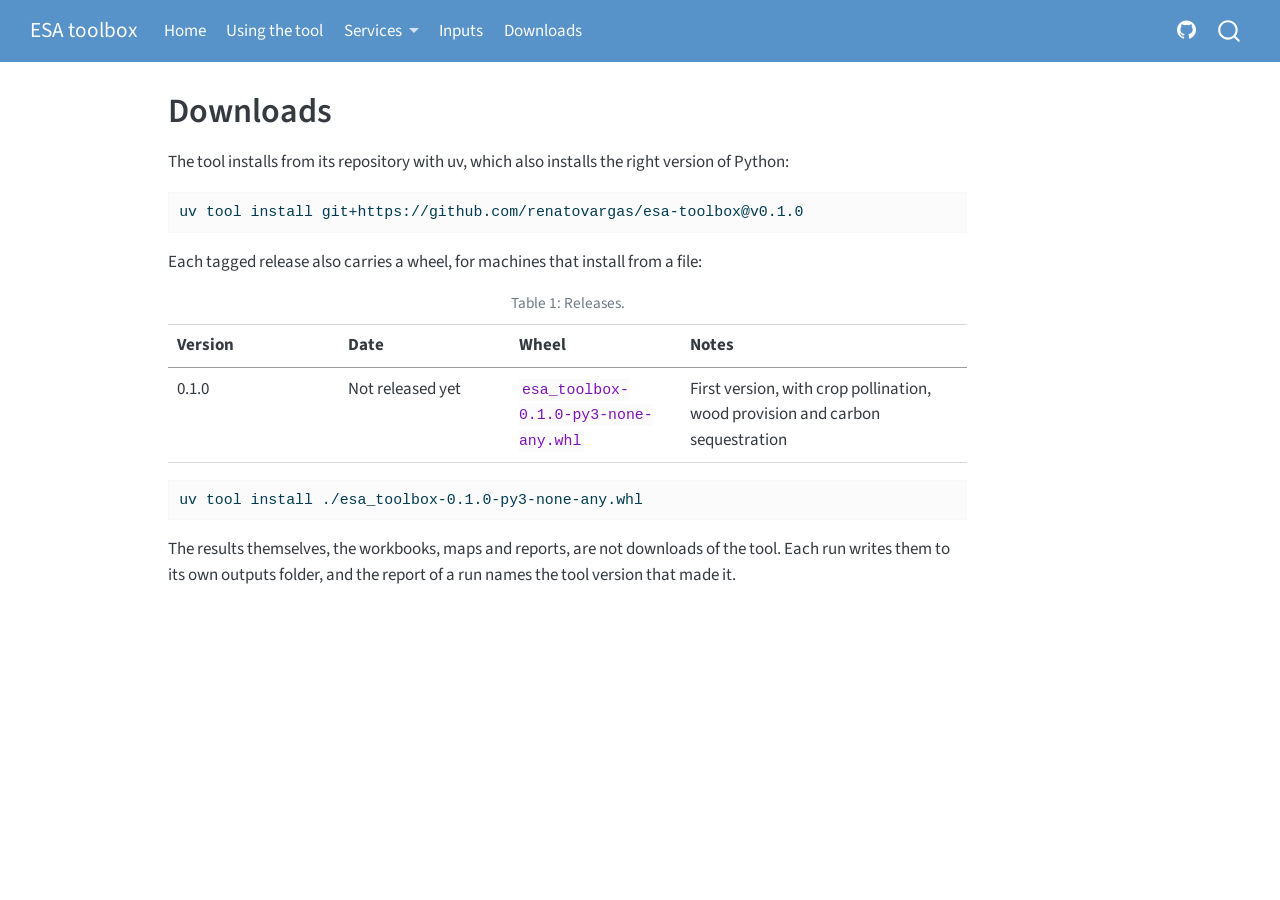
==== docs/site/downloads.html @ bff297ed "ESA toolbox 0.1.0: crop pollination, wood provision and carbon sequestration accounts of the EU27" ====
<!DOCTYPE html>
<html xmlns="http://www.w3.org/1999/xhtml" lang="en" xml:lang="en"><head>

<meta charset="utf-8">
<meta name="generator" content="quarto-1.10.18">

<meta name="viewport" content="width=device-width, initial-scale=1.0, user-scalable=yes">


<title>Downloads – ESA toolbox</title>
<style>
/* Default styles provided by pandoc.
** See https://pandoc.org/MANUAL.html#variables-for-html for config info.
*/
span.smallcaps{font-variant: small-caps;}
div.columns{display: flex; gap: 1.5em;}
div.column{flex: auto;}
@media screen {
div.columns{gap: min(4vw, 1.5em);}
div.column{overflow-x: auto;}
}
div.hanging-indent{margin-left: 1.5em; text-indent: -1.5em;}
ul.task-list{list-style: none;}
ul.task-list li input[type="checkbox"] {
  width: 0.8em;
  margin: 0 0.8em 0.2em -1em; /* quarto-specific, see https://github.com/quarto-dev/quarto-cli/issues/4556 */ 
  vertical-align: middle;
}
/* CSS for syntax highlighting */
html { -webkit-text-size-adjust: 100%; }
pre > code.sourceCode { white-space: pre; position: relative; }
pre > code.sourceCode > span { display: inline-block; line-height: 1.25; }
pre > code.sourceCode > span:empty { height: 1.2em; }
.sourceCode { overflow: visible; }
code.sourceCode > span { color: inherit; text-decoration: inherit; }
div.sourceCode { margin: 1em 0; }
pre.sourceCode { margin: 0; }
@media screen {
div.sourceCode { overflow: auto; }
}
@media print {
pre > code.sourceCode { white-space: pre-wrap; }
pre > code.sourceCode > span { text-indent: -5em; padding-left: 5em; }
}
pre.numberSource code
  { counter-reset: source-line 0; }
pre.numberSource code > span
  { position: relative; left: -4em; counter-increment: source-line; }
pre.numberSource code > span > a:first-child::before
  { content: counter(source-line);
    position: relative; left: -1em; text-align: right; vertical-align: baseline;
    border: none; display: inline-block;
    -webkit-touch-callout: none; -webkit-user-select: none;
    -khtml-user-select: none; -moz-user-select: none;
    -ms-user-select: none; user-select: none;
    padding: 0 4px; width: 4em;
  }
pre.numberSource { margin-left: 3em;  padding-left: 4px; }
div.sourceCode
  {   }
@media screen {
pre > code.sourceCode > span > a:first-child::before { text-decoration: underline; }
}
</style>


<script src="../site_libs/quarto-nav/quarto-nav.js"></script>
<script src="../site_libs/quarto-nav/headroom.min.js"></script>
<script src="../site_libs/clipboard/clipboard.min.js"></script>
<script src="../site_libs/quarto-search/autocomplete.umd.js"></script>
<script src="../site_libs/quarto-search/fuse.min.js"></script>
<script src="../site_libs/quarto-search/quarto-search.js"></script>
<meta name="quarto:offset" content="../">
<script src="../site_libs/quarto-html/quarto.js" type="module"></script>
<script src="../site_libs/quarto-html/tabsets/tabsets.js" type="module"></script>
<script src="../site_libs/quarto-html/popper.min.js"></script>
<script src="../site_libs/quarto-html/tippy.umd.min.js"></script>
<script src="../site_libs/quarto-html/anchor.min.js"></script>
<link href="../site_libs/quarto-html/tippy.css" rel="stylesheet">
<link href="../site_libs/quarto-html/quarto-syntax-highlighting-64a204ab8560d761af7679ceaba22944.css" rel="stylesheet" id="quarto-text-highlighting-styles">
<script src="../site_libs/bootstrap/bootstrap.min.js"></script>
<link href="../site_libs/bootstrap/bootstrap-icons.css" rel="stylesheet">
<link href="../site_libs/bootstrap/bootstrap-3f84763c4d936fb7d3a98aa829dff287.min.css" rel="stylesheet" append-hash="true" id="quarto-bootstrap" data-mode="light">
<script id="quarto-search-options" type="application/json">{
  "location": "navbar",
  "copy-button": false,
  "collapse-after": 3,
  "panel-placement": "end",
  "type": "overlay",
  "limit": 50,
  "keyboard-shortcut": [
    "f",
    "/",
    "s"
  ],
  "show-item-context": false,
  "language": {
    "search-no-results-text": "No results",
    "search-matching-documents-text": "matching documents",
    "search-copy-link-title": "Copy link to search",
    "search-hide-matches-text": "Hide additional matches",
    "search-more-match-text": "more match in this document",
    "search-more-matches-text": "more matches in this document",
    "search-clear-button-title": "Clear",
    "search-text-placeholder": "",
    "search-detached-cancel-button-title": "Cancel",
    "search-submit-button-title": "Submit",
    "search-label": "Search"
  }
}</script>


</head>

<body class="nav-fixed quarto-light">

<div id="quarto-search-results"></div>
  <header id="quarto-header" class="headroom fixed-top">
    <nav class="navbar navbar-expand-lg " data-bs-theme="dark">
      <div class="navbar-container container-fluid">
      <div class="navbar-brand-container mx-auto">
    <a class="navbar-brand" href="../index.html">
    <span class="navbar-title">ESA toolbox</span>
    </a>
  </div>
            <div id="quarto-search" class="" title="Search"></div>
          <button class="navbar-toggler" type="button" data-bs-toggle="collapse" data-bs-target="#navbarCollapse" aria-controls="navbarCollapse" role="menu" aria-expanded="false" aria-label="Toggle navigation" onclick="if (window.quartoToggleHeadroom) { window.quartoToggleHeadroom(); }">
  <span class="navbar-toggler-icon"></span>
</button>
          <div class="collapse navbar-collapse" id="navbarCollapse">
            <ul class="navbar-nav navbar-nav-scroll me-auto">
  <li class="nav-item">
    <a class="nav-link" href="../index.html"> 
<span class="menu-text">Home</span></a>
  </li>  
  <li class="nav-item">
    <a class="nav-link" href="../site/usage.html"> 
<span class="menu-text">Using the tool</span></a>
  </li>  
  <li class="nav-item dropdown ">
    <a class="nav-link dropdown-toggle" href="#" id="nav-menu-services" role="link" data-bs-toggle="dropdown" aria-expanded="false">
 <span class="menu-text">Services</span>
    </a>
    <ul class="dropdown-menu" aria-labelledby="nav-menu-services">    
        <li>
    <a class="dropdown-item" href="../site/services/pollination.html">
 <span class="dropdown-text">Crop pollination</span></a>
  </li>  
        <li>
    <a class="dropdown-item" href="../site/services/wood.html">
 <span class="dropdown-text">Wood provision</span></a>
  </li>  
        <li>
    <a class="dropdown-item" href="../site/services/carbon.html">
 <span class="dropdown-text">Carbon sequestration</span></a>
  </li>  
    </ul>
  </li>
  <li class="nav-item">
    <a class="nav-link" href="../site/inputs.html"> 
<span class="menu-text">Inputs</span></a>
  </li>  
  <li class="nav-item">
    <a class="nav-link active" href="../site/downloads.html" aria-current="page"> 
<span class="menu-text">Downloads</span></a>
  </li>  
</ul>
            <ul class="navbar-nav navbar-nav-scroll ms-auto">
  <li class="nav-item compact">
    <a class="nav-link" href="https://github.com/renatovargas/esa-toolbox"> <i class="bi bi-github" role="img">
</i> 
<span class="menu-text"></span></a>
  </li>  
</ul>
          </div> <!-- /navcollapse -->
            <div class="quarto-navbar-tools">
</div>
      </div> <!-- /container-fluid -->
    </nav>
</header>
<!-- content -->
<div id="quarto-content" class="quarto-container page-columns page-rows-contents page-layout-article page-navbar">
<!-- sidebar -->
<!-- margin-sidebar -->
    <div id="quarto-margin-sidebar" class="sidebar margin-sidebar zindex-bottom">
        
    </div>
<!-- main -->
<main class="content" id="quarto-document-content">

<header id="title-block-header" class="quarto-title-block default">
<div class="quarto-title">
<h1 class="title">Downloads</h1>
</div>



<div class="quarto-title-meta">

    
  
    
  </div>
  


</header>


<p>The tool installs from its repository with uv, which also installs the right version of Python:</p>
<div class="code-copy-outer-scaffold"><div class="sourceCode" id="cb1"><pre class="sourceCode bash code-with-copy"><code class="sourceCode bash"><span id="cb1-1"><a href="#cb1-1" aria-hidden="true" tabindex="-1"></a><span class="ex">uv</span> tool install git+https://github.com/renatovargas/esa-toolbox@v0.1.0</span></code></pre></div><button title="Copy to Clipboard" class="code-copy-button"><i class="bi"></i></button></div>
<p>Each tagged release also carries a wheel, for machines that install from a file:</p>
<div id="tbl-releases" class="quarto-float quarto-figure quarto-figure-center anchored">
<figure class="quarto-float quarto-float-tbl figure">
<figcaption class="quarto-float-caption-top quarto-float-caption quarto-float-tbl" id="tbl-releases-caption-0ceaefa1-69ba-4598-a22c-09a6ac19f8ca">
Table&nbsp;1: Releases.
</figcaption>
<div aria-describedby="tbl-releases-caption-0ceaefa1-69ba-4598-a22c-09a6ac19f8ca">
<table class="caption-top table">
<colgroup>
<col style="width: 21%">
<col style="width: 21%">
<col style="width: 21%">
<col style="width: 35%">
</colgroup>
<thead>
<tr class="header">
<th style="text-align: left;">Version</th>
<th style="text-align: left;">Date</th>
<th style="text-align: left;">Wheel</th>
<th style="text-align: left;">Notes</th>
</tr>
</thead>
<tbody>
<tr class="odd">
<td style="text-align: left;">0.1.0</td>
<td style="text-align: left;">Not released yet</td>
<td style="text-align: left;"><code>esa_toolbox-0.1.0-py3-none-any.whl</code></td>
<td style="text-align: left;">First version, with crop pollination, wood provision and carbon sequestration</td>
</tr>
</tbody>
</table>
</div>
</figure>
</div>
<div class="code-copy-outer-scaffold"><div class="sourceCode" id="cb2"><pre class="sourceCode bash code-with-copy"><code class="sourceCode bash"><span id="cb2-1"><a href="#cb2-1" aria-hidden="true" tabindex="-1"></a><span class="ex">uv</span> tool install ./esa_toolbox-0.1.0-py3-none-any.whl</span></code></pre></div><button title="Copy to Clipboard" class="code-copy-button"><i class="bi"></i></button></div>
<p>The results themselves, the workbooks, maps and reports, are not downloads of the tool. Each run writes them to its own outputs folder, and the report of a run names the tool version that made it.</p>



</main> <!-- /main -->
<script id="quarto-html-after-body" type="application/javascript">
  window.document.addEventListener("DOMContentLoaded", function (event) {
    const icon = "";
    const anchorJS = new window.AnchorJS();
    anchorJS.options = {
      placement: 'right',
      icon: icon
    };
    anchorJS.add('.anchored');
    const isCodeAnnotation = (el) => {
      for (const clz of el.classList) {
        if (clz.startsWith('code-annotation-')) {                     
          return true;
        }
      }
      return false;
    }
    const onCopySuccess = function(e) {
      // button target
      const button = e.trigger;
      // don't keep focus
      button.blur();
      // flash "checked"
      button.classList.add('code-copy-button-checked');
      var currentTitle = button.getAttribute("title");
      button.setAttribute("title", "Copied!");
      let tooltip;
      if (window.bootstrap) {
        button.setAttribute("data-bs-toggle", "tooltip");
        button.setAttribute("data-bs-placement", "left");
        button.setAttribute("data-bs-title", "Copied!");
        tooltip = new bootstrap.Tooltip(button, 
          { trigger: "manual", 
            customClass: "code-copy-button-tooltip",
            offset: [0, -8]});
        tooltip.show();    
      }
      setTimeout(function() {
        if (tooltip) {
          tooltip.hide();
          button.removeAttribute("data-bs-title");
          button.removeAttribute("data-bs-toggle");
          button.removeAttribute("data-bs-placement");
        }
        button.setAttribute("title", currentTitle);
        button.classList.remove('code-copy-button-checked');
      }, 1000);
      // clear code selection
      e.clearSelection();
    }
    const getTextToCopy = function(trigger) {
      const outerScaffold = trigger.parentElement.cloneNode(true);
      const codeEl = outerScaffold.querySelector('code');
      for (const childEl of codeEl.children) {
        if (isCodeAnnotation(childEl)) {
          childEl.remove();
        }
      }
      return codeEl.innerText;
    }
    const clipboard = new window.ClipboardJS('.code-copy-button:not([data-in-quarto-modal])', {
      text: getTextToCopy
    });
    clipboard.on('success', onCopySuccess);
    if (window.document.getElementById('quarto-embedded-source-code-modal')) {
      const clipboardModal = new window.ClipboardJS('.code-copy-button[data-in-quarto-modal]', {
        text: getTextToCopy,
        container: window.document.getElementById('quarto-embedded-source-code-modal')
      });
      clipboardModal.on('success', onCopySuccess);
    }
      var localhostRegex = new RegExp(/^(?:http|https):\/\/localhost\:?[0-9]*\//);
      var mailtoRegex = new RegExp(/^mailto:/);
        var filterRegex = new RegExp('/' + window.location.host + '/');
      var isInternal = (href) => {
          return filterRegex.test(href) || localhostRegex.test(href) || mailtoRegex.test(href);
      }
      // Inspect non-navigation links and adorn them if external
     var links = window.document.querySelectorAll('a[href]:not(.nav-link):not(.navbar-brand):not(.toc-action):not(.sidebar-link):not(.sidebar-item-toggle):not(.pagination-link):not(.no-external):not([aria-hidden]):not(.dropdown-item):not(.quarto-navigation-tool):not(.about-link)');
      for (var i=0; i<links.length; i++) {
        const link = links[i];
        if (!isInternal(link.href)) {
          // undo the damage that might have been done by quarto-nav.js in the case of
          // links that we want to consider external
          if (link.dataset.originalHref !== undefined) {
            link.href = link.dataset.originalHref;
          }
        }
      }
    function tippyHover(el, contentFn, onTriggerFn, onUntriggerFn) {
      const config = {
        allowHTML: true,
        maxWidth: 500,
        delay: 100,
        arrow: false,
        appendTo: function(el) {
            return el.parentElement;
        },
        interactive: true,
        interactiveBorder: 10,
        theme: 'quarto',
        placement: 'bottom-start',
      };
      if (contentFn) {
        config.content = contentFn;
      }
      if (onTriggerFn) {
        config.onTrigger = onTriggerFn;
      }
      if (onUntriggerFn) {
        config.onUntrigger = onUntriggerFn;
      }
      window.tippy(el, config); 
    }
    const noterefs = window.document.querySelectorAll('a[role="doc-noteref"]');
    for (var i=0; i<noterefs.length; i++) {
      const ref = noterefs[i];
      tippyHover(ref, function() {
        // use id or data attribute instead here
        let href = ref.getAttribute('data-footnote-href') || ref.getAttribute('href');
        try { href = new URL(href).hash; } catch {}
        const id = href.replace(/^#\/?/, "");
        const note = window.document.getElementById(id);
        if (note) {
          return note.innerHTML;
        } else {
          return "";
        }
      });
    }
    const xrefs = window.document.querySelectorAll('a.quarto-xref');
    const processXRef = (id, note) => {
      // Strip column container classes
      const stripColumnClz = (el) => {
        el.classList.remove("page-full", "page-columns");
        if (el.children) {
          for (const child of el.children) {
            stripColumnClz(child);
          }
        }
      }
      stripColumnClz(note)
      if (id === null || id.startsWith('sec-')) {
        // Special case sections, only their first couple elements
        const container = document.createElement("div");
        if (note.children && note.children.length > 2) {
          container.appendChild(note.children[0].cloneNode(true));
          for (let i = 1; i < note.children.length; i++) {
            const child = note.children[i];
            if (child.tagName === "P" && child.innerText === "") {
              continue;
            } else {
              container.appendChild(child.cloneNode(true));
              break;
            }
          }
          if (window.Quarto?.typesetMath) {
            window.Quarto.typesetMath(container);
          }
          return container.innerHTML
        } else {
          if (window.Quarto?.typesetMath) {
            window.Quarto.typesetMath(note);
          }
          return note.innerHTML;
        }
      } else {
        // Remove any anchor links if they are present
        const anchorLink = note.querySelector('a.anchorjs-link');
        if (anchorLink) {
          anchorLink.remove();
        }
        if (window.Quarto?.typesetMath) {
          window.Quarto.typesetMath(note);
        }
        if (note.classList.contains("callout")) {
          return note.outerHTML;
        } else {
          return note.innerHTML;
        }
      }
    }
    for (var i=0; i<xrefs.length; i++) {
      const xref = xrefs[i];
      tippyHover(xref, undefined, function(instance) {
        instance.disable();
        let url = xref.getAttribute('href');
        let hash = undefined; 
        if (url.startsWith('#')) {
          hash = url;
        } else {
          try { hash = new URL(url).hash; } catch {}
        }
        if (hash) {
          const id = hash.replace(/^#\/?/, "");
          const note = window.document.getElementById(id);
          if (note !== null) {
            try {
              const html = processXRef(id, note.cloneNode(true));
              instance.setContent(html);
            } finally {
              instance.enable();
              instance.show();
            }
          } else {
            // See if we can fetch this
            fetch(url.split('#')[0])
            .then(res => res.text())
            .then(html => {
              const parser = new DOMParser();
              const htmlDoc = parser.parseFromString(html, "text/html");
              const note = htmlDoc.getElementById(id);
              if (note !== null) {
                const html = processXRef(id, note);
                instance.setContent(html);
              } 
            }).finally(() => {
              instance.enable();
              instance.show();
            });
          }
        } else {
          // See if we can fetch a full url (with no hash to target)
          // This is a special case and we should probably do some content thinning / targeting
          fetch(url)
          .then(res => res.text())
          .then(html => {
            const parser = new DOMParser();
            const htmlDoc = parser.parseFromString(html, "text/html");
            const note = htmlDoc.querySelector('main.content');
            if (note !== null) {
              // This should only happen for chapter cross references
              // (since there is no id in the URL)
              // remove the first header
              if (note.children.length > 0 && note.children[0].tagName === "HEADER") {
                note.children[0].remove();
              }
              const html = processXRef(null, note);
              instance.setContent(html);
            } 
          }).finally(() => {
            instance.enable();
            instance.show();
          });
        }
      }, function(instance) {
      });
    }
        let selectedAnnoteEl;
        const selectorForAnnotation = ( cell, annotation) => {
          let cellAttr = 'data-code-cell="' + cell + '"';
          let lineAttr = 'data-code-annotation="' +  annotation + '"';
          const selector = 'span[' + cellAttr + '][' + lineAttr + ']';
          return selector;
        }
        const selectCodeLines = (annoteEl) => {
          const doc = window.document;
          const targetCell = annoteEl.getAttribute("data-target-cell");
          const targetAnnotation = annoteEl.getAttribute("data-target-annotation");
          const annoteSpan = window.document.querySelector(selectorForAnnotation(targetCell, targetAnnotation));
          const lines = annoteSpan.getAttribute("data-code-lines").split(",");
          const lineIds = lines.map((line) => {
            return targetCell + "-" + line;
          })
          let top = null;
          let height = null;
          let parent = null;
          if (lineIds.length > 0) {
              //compute the position of the single el (top and bottom and make a div)
              const el = window.document.getElementById(lineIds[0]);
              top = el.offsetTop;
              height = el.offsetHeight;
              parent = el.parentElement.parentElement;
            if (lineIds.length > 1) {
              const lastEl = window.document.getElementById(lineIds[lineIds.length - 1]);
              const bottom = lastEl.offsetTop + lastEl.offsetHeight;
              height = bottom - top;
            }
            if (top !== null && height !== null && parent !== null) {
              // cook up a div (if necessary) and position it 
              let div = window.document.getElementById("code-annotation-line-highlight");
              if (div === null) {
                div = window.document.createElement("div");
                div.setAttribute("id", "code-annotation-line-highlight");
                div.style.position = 'absolute';
                parent.appendChild(div);
              }
              div.style.top = top - 2 + "px";
              div.style.height = height + 4 + "px";
              div.style.left = 0;
              let gutterDiv = window.document.getElementById("code-annotation-line-highlight-gutter");
              if (gutterDiv === null) {
                gutterDiv = window.document.createElement("div");
                gutterDiv.setAttribute("id", "code-annotation-line-highlight-gutter");
                gutterDiv.style.position = 'absolute';
                const codeCell = window.document.getElementById(targetCell);
                const gutter = codeCell.querySelector('.code-annotation-gutter');
                gutter.appendChild(gutterDiv);
              }
              gutterDiv.style.top = top - 2 + "px";
              gutterDiv.style.height = height + 4 + "px";
            }
            selectedAnnoteEl = annoteEl;
          }
        };
        const unselectCodeLines = () => {
          const elementsIds = ["code-annotation-line-highlight", "code-annotation-line-highlight-gutter"];
          elementsIds.forEach((elId) => {
            const div = window.document.getElementById(elId);
            if (div) {
              div.remove();
            }
          });
          selectedAnnoteEl = undefined;
        };
          // Handle positioning of the toggle
      window.addEventListener(
        "resize",
        throttle(() => {
          elRect = undefined;
          if (selectedAnnoteEl) {
            selectCodeLines(selectedAnnoteEl);
          }
        }, 10)
      );
      function throttle(fn, ms) {
      let throttle = false;
      let timer;
        return (...args) => {
          if(!throttle) { // first call gets through
              fn.apply(this, args);
              throttle = true;
          } else { // all the others get throttled
              if(timer) clearTimeout(timer); // cancel #2
              timer = setTimeout(() => {
                fn.apply(this, args);
                timer = throttle = false;
              }, ms);
          }
        };
      }
        // Attach click handler to the DT
        const annoteDls = window.document.querySelectorAll('dt[data-target-cell]');
        for (const annoteDlNode of annoteDls) {
          annoteDlNode.addEventListener('click', (event) => {
            const clickedEl = event.target;
            if (clickedEl !== selectedAnnoteEl) {
              unselectCodeLines();
              const activeEl = window.document.querySelector('dt[data-target-cell].code-annotation-active');
              if (activeEl) {
                activeEl.classList.remove('code-annotation-active');
              }
              selectCodeLines(clickedEl);
              clickedEl.classList.add('code-annotation-active');
            } else {
              // Unselect the line
              unselectCodeLines();
              clickedEl.classList.remove('code-annotation-active');
            }
          });
        }
    const findCites = (el) => {
      const parentEl = el.parentElement;
      if (parentEl) {
        const cites = parentEl.dataset.cites;
        if (cites) {
          return {
            el,
            cites: cites.split(' ')
          };
        } else {
          return findCites(el.parentElement)
        }
      } else {
        return undefined;
      }
    };
    var bibliorefs = window.document.querySelectorAll('a[role="doc-biblioref"]');
    for (var i=0; i<bibliorefs.length; i++) {
      const ref = bibliorefs[i];
      const citeInfo = findCites(ref);
      if (citeInfo) {
        tippyHover(citeInfo.el, function() {
          var popup = window.document.createElement('div');
          citeInfo.cites.forEach(function(cite) {
            var citeDiv = window.document.createElement('div');
            citeDiv.classList.add('hanging-indent');
            citeDiv.classList.add('csl-entry');
            var biblioDiv = window.document.getElementById('ref-' + cite);
            if (biblioDiv) {
              citeDiv.innerHTML = biblioDiv.innerHTML;
            }
            popup.appendChild(citeDiv);
          });
          return popup.innerHTML;
        });
      }
    }
  });
  </script>
</div> <!-- /content -->




</body></html>
---- docs/site_libs/quarto-html/tippy.css ----
.tippy-box[data-animation=fade][data-state=hidden]{opacity:0}[data-tippy-root]{max-width:calc(100vw - 10px)}.tippy-box{position:relative;background-color:#333;color:#fff;border-radius:4px;font-size:14px;line-height:1.4;white-space:normal;outline:0;transition-property:transform,visibility,opacity}.tippy-box[data-placement^=top]>.tippy-arrow{bottom:0}.tippy-box[data-placement^=top]>.tippy-arrow:before{bottom:-7px;left:0;border-width:8px 8px 0;border-top-color:initial;transform-origin:center top}.tippy-box[data-placement^=bottom]>.tippy-arrow{top:0}.tippy-box[data-placement^=bottom]>.tippy-arrow:before{top:-7px;left:0;border-width:0 8px 8px;border-bottom-color:initial;transform-origin:center bottom}.tippy-box[data-placement^=left]>.tippy-arrow{right:0}.tippy-box[data-placement^=left]>.tippy-arrow:before{border-width:8px 0 8px 8px;border-left-color:initial;right:-7px;transform-origin:center left}.tippy-box[data-placement^=right]>.tippy-arrow{left:0}.tippy-box[data-placement^=right]>.tippy-arrow:before{left:-7px;border-width:8px 8px 8px 0;border-right-color:initial;transform-origin:center right}.tippy-box[data-inertia][data-state=visible]{transition-timing-function:cubic-bezier(.54,1.5,.38,1.11)}.tippy-arrow{width:16px;height:16px;color:#333}.tippy-arrow:before{content:"";position:absolute;border-color:transparent;border-style:solid}.tippy-content{position:relative;padding:5px 9px;z-index:1}
---- docs/site_libs/quarto-html/quarto-syntax-highlighting-64a204ab8560d761af7679ceaba22944.css ----
/* quarto syntax highlight colors */
:root {
  --quarto-hl-ot-color: #003B4F;
  --quarto-hl-at-color: #657422;
  --quarto-hl-ss-color: #20794D;
  --quarto-hl-an-color: #5E5E5E;
  --quarto-hl-fu-color: #4758AB;
  --quarto-hl-st-color: #20794D;
  --quarto-hl-cf-color: #003B4F;
  --quarto-hl-op-color: #5E5E5E;
  --quarto-hl-er-color: #AD0000;
  --quarto-hl-bn-color: #AD0000;
  --quarto-hl-al-color: #AD0000;
  --quarto-hl-va-color: #111111;
  --quarto-hl-bu-color: inherit;
  --quarto-hl-ex-color: inherit;
  --quarto-hl-pp-color: #AD0000;
  --quarto-hl-in-color: #5E5E5E;
  --quarto-hl-vs-color: #20794D;
  --quarto-hl-wa-color: #5E5E5E;
  --quarto-hl-do-color: #5E5E5E;
  --quarto-hl-im-color: #00769E;
  --quarto-hl-ch-color: #20794D;
  --quarto-hl-dt-color: #AD0000;
  --quarto-hl-fl-color: #AD0000;
  --quarto-hl-co-color: #5E5E5E;
  --quarto-hl-cv-color: #5E5E5E;
  --quarto-hl-cn-color: #8f5902;
  --quarto-hl-sc-color: #5E5E5E;
  --quarto-hl-dv-color: #AD0000;
  --quarto-hl-kw-color: #003B4F;
}

/* other quarto variables */
:root {
  --quarto-font-monospace: SFMono-Regular, Menlo, Monaco, Consolas, "Liberation Mono", "Courier New", monospace;
}

/* syntax highlight based on Pandoc's rules */
pre > code.sourceCode > span {
  color: #003B4F;
}

code.sourceCode > span {
  color: #003B4F;
}

div.sourceCode,
div.sourceCode pre.sourceCode {
  color: #003B4F;
}

/* Normal */
code span {
  color: #003B4F;
}

/* Alert */
code span.al {
  color: #AD0000;
  font-style: inherit;
}

/* Annotation */
code span.an {
  color: #5E5E5E;
  font-style: inherit;
}

/* Attribute */
code span.at {
  color: #657422;
  font-style: inherit;
}

/* BaseN */
code span.bn {
  color: #AD0000;
  font-style: inherit;
}

/* BuiltIn */
code span.bu {
  font-style: inherit;
}

/* ControlFlow */
code span.cf {
  color: #003B4F;
  font-weight: bold;
  font-style: inherit;
}

/* Char */
code span.ch {
  color: #20794D;
  font-style: inherit;
}

/* Constant */
code span.cn {
  color: #8f5902;
  font-style: inherit;
}

/* Comment */
code span.co {
  color: #5E5E5E;
  font-style: inherit;
}

/* CommentVar */
code span.cv {
  color: #5E5E5E;
  font-style: italic;
}

/* Documentation */
code span.do {
  color: #5E5E5E;
  font-style: italic;
}

/* DataType */
code span.dt {
  color: #AD0000;
  font-style: inherit;
}

/* DecVal */
code span.dv {
  color: #AD0000;
  font-style: inherit;
}

/* Error */
code span.er {
  color: #AD0000;
  font-style: inherit;
}

/* Extension */
code span.ex {
  font-style: inherit;
}

/* Float */
code span.fl {
  color: #AD0000;
  font-style: inherit;
}

/* Function */
code span.fu {
  color: #4758AB;
  font-style: inherit;
}

/* Import */
code span.im {
  color: #00769E;
  font-style: inherit;
}

/* Information */
code span.in {
  color: #5E5E5E;
  font-style: inherit;
}

/* Keyword */
code span.kw {
  color: #003B4F;
  font-weight: bold;
  font-style: inherit;
}

/* Operator */
code span.op {
  color: #5E5E5E;
  font-style: inherit;
}

/* Other */
code span.ot {
  color: #003B4F;
  font-style: inherit;
}

/* Preprocessor */
code span.pp {
  color: #AD0000;
  font-style: inherit;
}

/* SpecialChar */
code span.sc {
  color: #5E5E5E;
  font-style: inherit;
}

/* SpecialString */
code span.ss {
  color: #20794D;
  font-style: inherit;
}

/* String */
code span.st {
  color: #20794D;
  font-style: inherit;
}

/* Variable */
code span.va {
  color: #111111;
  font-style: inherit;
}

/* VerbatimString */
code span.vs {
  color: #20794D;
  font-style: inherit;
}

/* Warning */
code span.wa {
  color: #5E5E5E;
  font-style: italic;
}

.prevent-inlining {
  content: "</";
}

/*# sourceMappingURL=9d8d5bb603a83b8298b89080a598c93b.css.map */
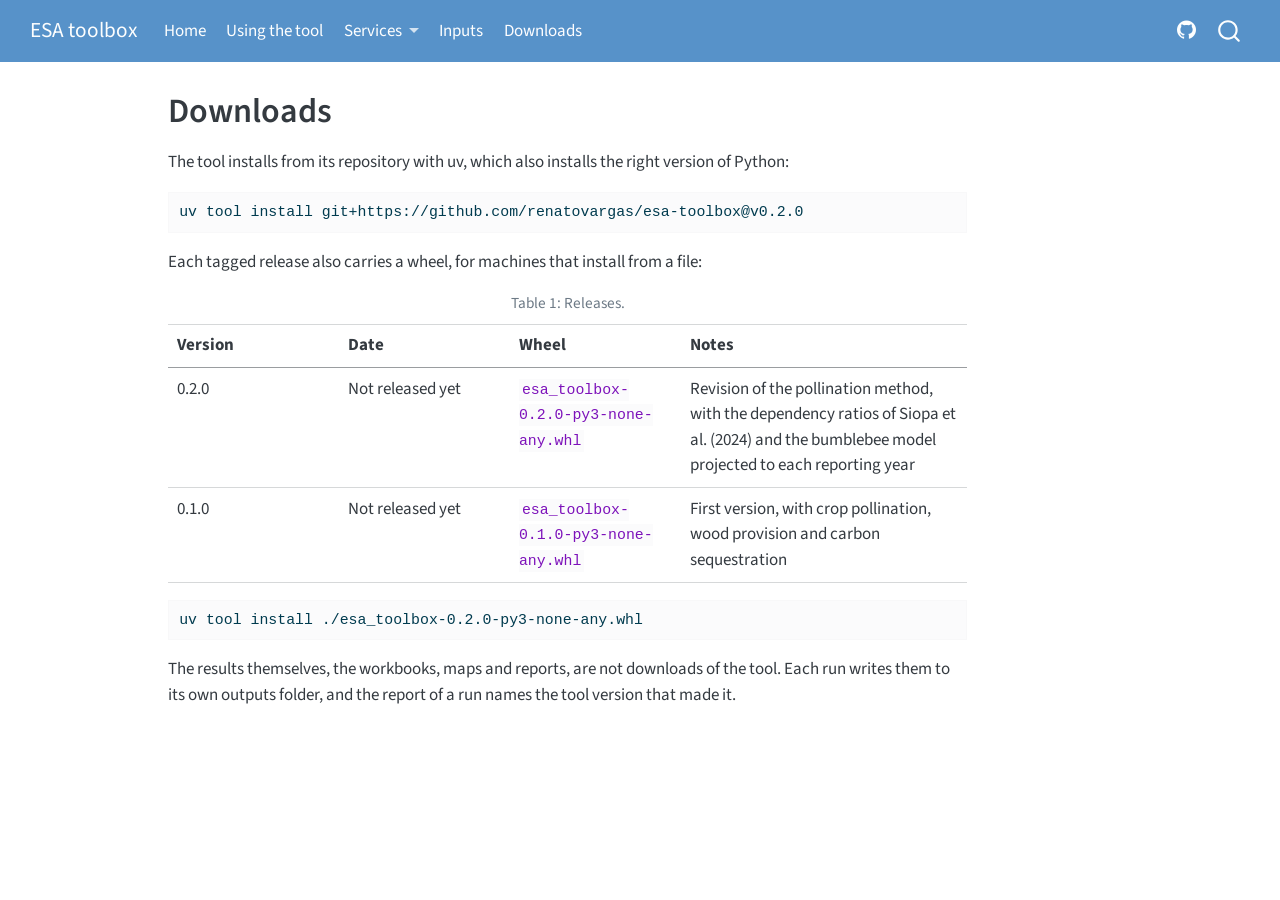
==== commit 1430b661: "Downloads page: list version 0.2.0 and install it" ====
--- a/docs/site/downloads.html
+++ b/docs/site/downloads.html
@@ -80,7 +80,7 @@
 <link href="../site_libs/quarto-html/quarto-syntax-highlighting-64a204ab8560d761af7679ceaba22944.css" rel="stylesheet" id="quarto-text-highlighting-styles">
 <script src="../site_libs/bootstrap/bootstrap.min.js"></script>
 <link href="../site_libs/bootstrap/bootstrap-icons.css" rel="stylesheet">
-<link href="../site_libs/bootstrap/bootstrap-3f84763c4d936fb7d3a98aa829dff287.min.css" rel="stylesheet" append-hash="true" id="quarto-bootstrap" data-mode="light">
+<link href="../site_libs/bootstrap/bootstrap-cc1f70688991b42621aeadf2bffd53d1.min.css" rel="stylesheet" append-hash="true" id="quarto-bootstrap" data-mode="light">
 <script id="quarto-search-options" type="application/json">{
   "location": "navbar",
   "copy-button": false,
@@ -208,7 +208,7 @@
 
 
 <p>The tool installs from its repository with uv, which also installs the right version of Python:</p>
-<div class="code-copy-outer-scaffold"><div class="sourceCode" id="cb1"><pre class="sourceCode bash code-with-copy"><code class="sourceCode bash"><span id="cb1-1"><a href="#cb1-1" aria-hidden="true" tabindex="-1"></a><span class="ex">uv</span> tool install git+https://github.com/renatovargas/esa-toolbox@v0.1.0</span></code></pre></div><button title="Copy to Clipboard" class="code-copy-button"><i class="bi"></i></button></div>
+<div class="code-copy-outer-scaffold"><div class="sourceCode" id="cb1"><pre class="sourceCode bash code-with-copy"><code class="sourceCode bash"><span id="cb1-1"><a href="#cb1-1" aria-hidden="true" tabindex="-1"></a><span class="ex">uv</span> tool install git+https://github.com/renatovargas/esa-toolbox@v0.2.0</span></code></pre></div><button title="Copy to Clipboard" class="code-copy-button"><i class="bi"></i></button></div>
 <p>Each tagged release also carries a wheel, for machines that install from a file:</p>
 <div id="tbl-releases" class="quarto-float quarto-figure quarto-figure-center anchored">
 <figure class="quarto-float quarto-float-tbl figure">
@@ -233,6 +233,12 @@
 </thead>
 <tbody>
 <tr class="odd">
+<td style="text-align: left;">0.2.0</td>
+<td style="text-align: left;">Not released yet</td>
+<td style="text-align: left;"><code>esa_toolbox-0.2.0-py3-none-any.whl</code></td>
+<td style="text-align: left;">Revision of the pollination method, with the dependency ratios of Siopa et al.&nbsp;(2024) and the bumblebee model projected to each reporting year</td>
+</tr>
+<tr class="even">
 <td style="text-align: left;">0.1.0</td>
 <td style="text-align: left;">Not released yet</td>
 <td style="text-align: left;"><code>esa_toolbox-0.1.0-py3-none-any.whl</code></td>
@@ -243,7 +249,7 @@
 </div>
 </figure>
 </div>
-<div class="code-copy-outer-scaffold"><div class="sourceCode" id="cb2"><pre class="sourceCode bash code-with-copy"><code class="sourceCode bash"><span id="cb2-1"><a href="#cb2-1" aria-hidden="true" tabindex="-1"></a><span class="ex">uv</span> tool install ./esa_toolbox-0.1.0-py3-none-any.whl</span></code></pre></div><button title="Copy to Clipboard" class="code-copy-button"><i class="bi"></i></button></div>
+<div class="code-copy-outer-scaffold"><div class="sourceCode" id="cb2"><pre class="sourceCode bash code-with-copy"><code class="sourceCode bash"><span id="cb2-1"><a href="#cb2-1" aria-hidden="true" tabindex="-1"></a><span class="ex">uv</span> tool install ./esa_toolbox-0.2.0-py3-none-any.whl</span></code></pre></div><button title="Copy to Clipboard" class="code-copy-button"><i class="bi"></i></button></div>
 <p>The results themselves, the workbooks, maps and reports, are not downloads of the tool. Each run writes them to its own outputs folder, and the report of a run names the tool version that made it.</p>
 
 
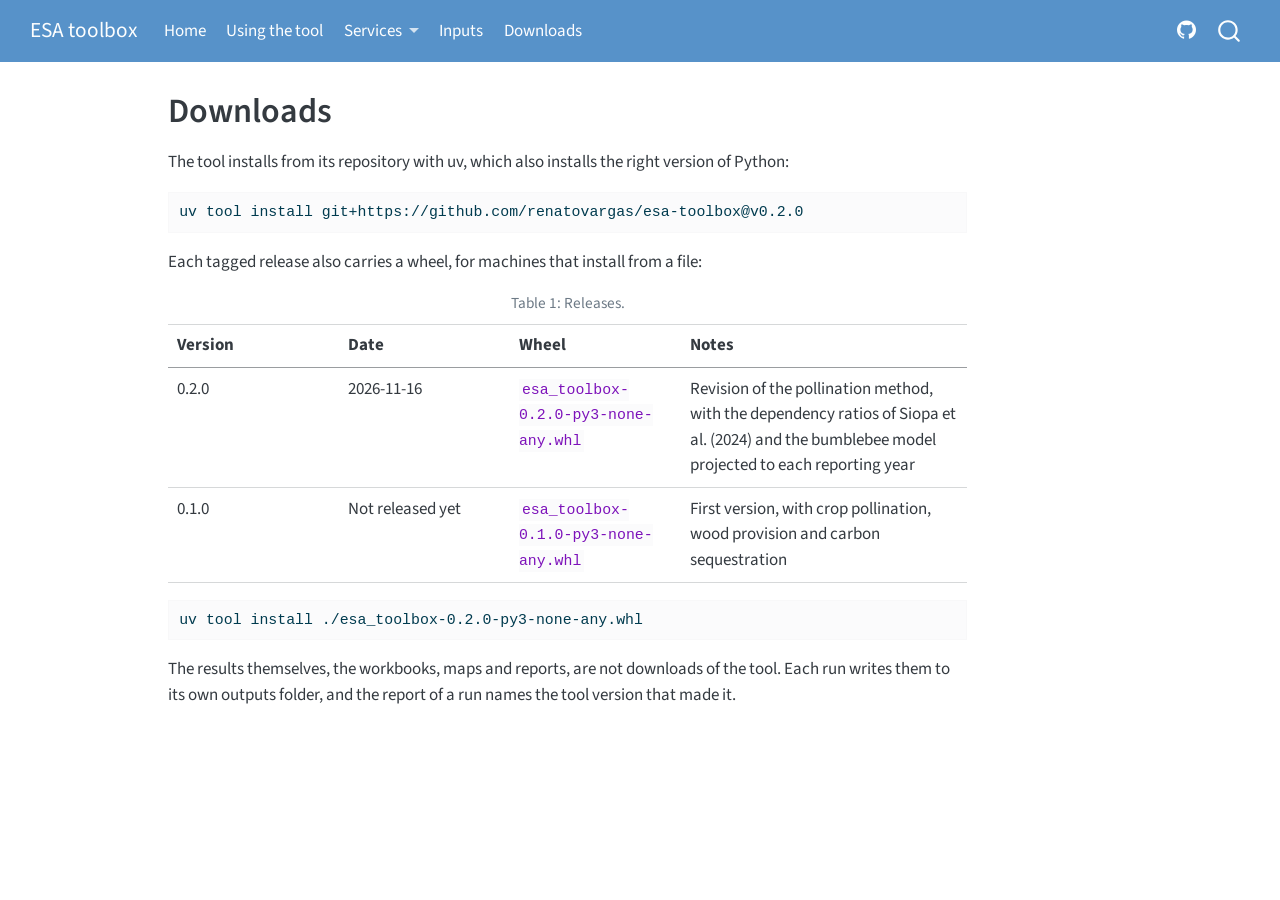
==== commit 99a67a01: "Release 0.2.0" ====
--- a/docs/site/downloads.html
+++ b/docs/site/downloads.html
@@ -234,7 +234,7 @@
 <tbody>
 <tr class="odd">
 <td style="text-align: left;">0.2.0</td>
-<td style="text-align: left;">Not released yet</td>
+<td style="text-align: left;">2026-11-16</td>
 <td style="text-align: left;"><code>esa_toolbox-0.2.0-py3-none-any.whl</code></td>
 <td style="text-align: left;">Revision of the pollination method, with the dependency ratios of Siopa et al.&nbsp;(2024) and the bumblebee model projected to each reporting year</td>
 </tr>
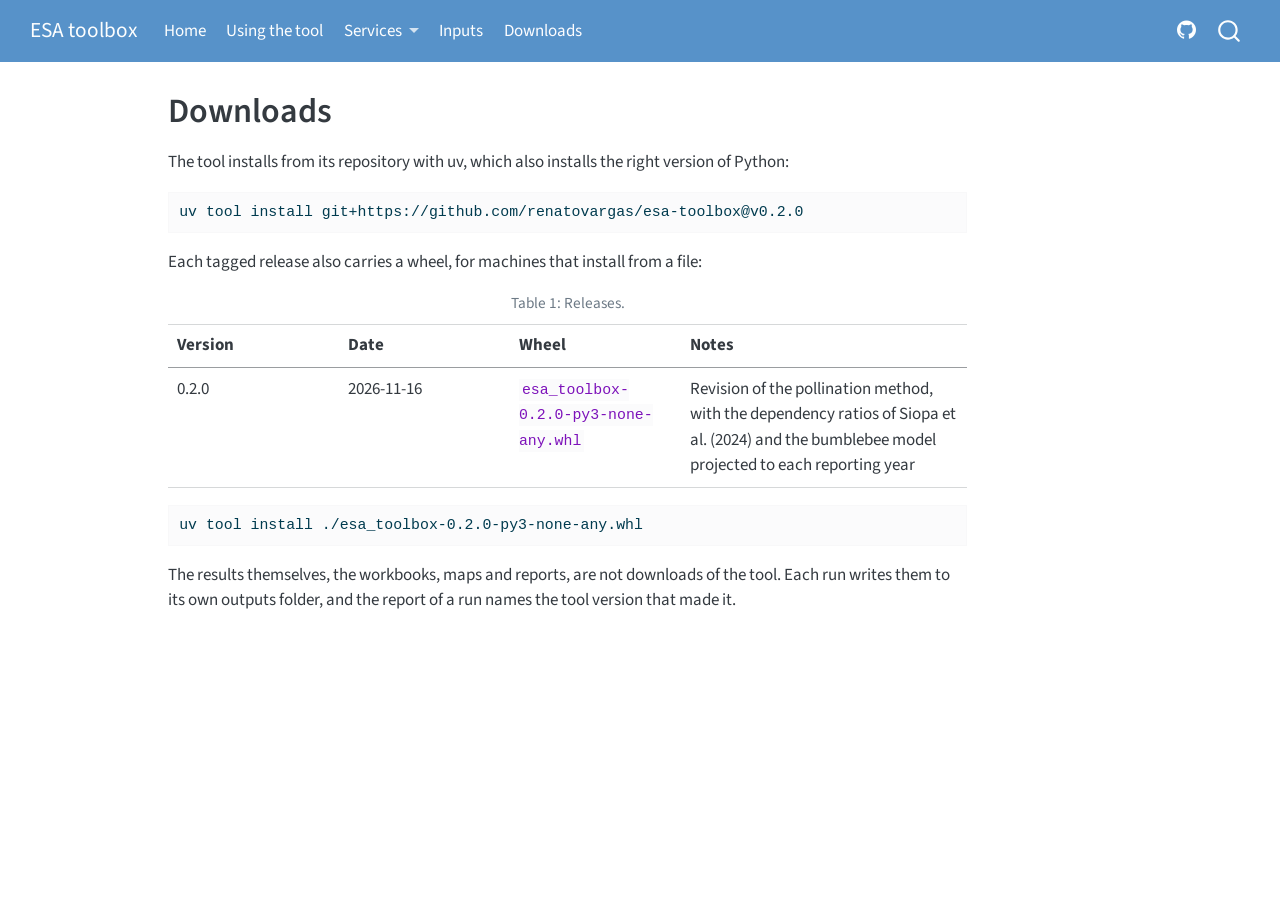
==== commit 50595e6e: "Downloads page: remove the unreleased 0.1.0 row" ====
--- a/docs/site/downloads.html
+++ b/docs/site/downloads.html
@@ -238,12 +238,6 @@
 <td style="text-align: left;"><code>esa_toolbox-0.2.0-py3-none-any.whl</code></td>
 <td style="text-align: left;">Revision of the pollination method, with the dependency ratios of Siopa et al.&nbsp;(2024) and the bumblebee model projected to each reporting year</td>
 </tr>
-<tr class="even">
-<td style="text-align: left;">0.1.0</td>
-<td style="text-align: left;">Not released yet</td>
-<td style="text-align: left;"><code>esa_toolbox-0.1.0-py3-none-any.whl</code></td>
-<td style="text-align: left;">First version, with crop pollination, wood provision and carbon sequestration</td>
-</tr>
 </tbody>
 </table>
 </div>
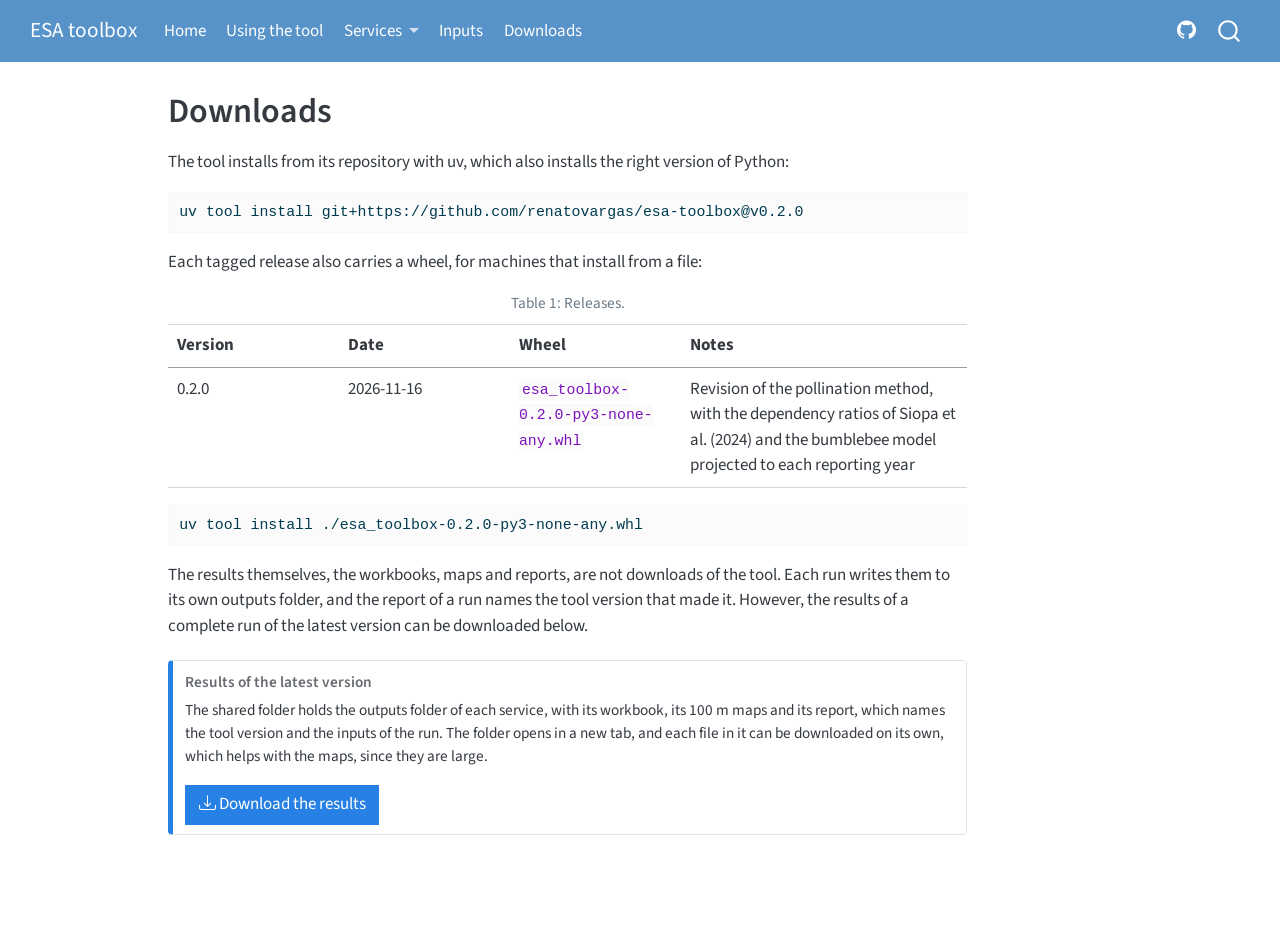
==== commit a78e59c5: "Method texts: self-contained revision of the pollination ratios, fuller overviews for wood and carbo" ====
--- a/docs/site/downloads.html
+++ b/docs/site/downloads.html
@@ -244,7 +244,21 @@
 </figure>
 </div>
 <div class="code-copy-outer-scaffold"><div class="sourceCode" id="cb2"><pre class="sourceCode bash code-with-copy"><code class="sourceCode bash"><span id="cb2-1"><a href="#cb2-1" aria-hidden="true" tabindex="-1"></a><span class="ex">uv</span> tool install ./esa_toolbox-0.2.0-py3-none-any.whl</span></code></pre></div><button title="Copy to Clipboard" class="code-copy-button"><i class="bi"></i></button></div>
-<p>The results themselves, the workbooks, maps and reports, are not downloads of the tool. Each run writes them to its own outputs folder, and the report of a run names the tool version that made it.</p>
+<p>The results themselves, the workbooks, maps and reports, are not downloads of the tool. Each run writes them to its own outputs folder, and the report of a run names the tool version that made it. However, the results of a complete run of the latest version can be downloaded below.</p>
+<div class="callout callout-style-simple callout-note no-icon callout-titled">
+<div class="callout-header d-flex align-content-center">
+<div class="callout-icon-container">
+<i class="callout-icon no-icon"></i>
+</div>
+<div class="callout-title-container flex-fill">
+<span class="screen-reader-only">Note</span>Results of the latest version
+</div>
+</div>
+<div class="callout-body-container callout-body">
+<p>The shared folder holds the outputs folder of each service, with its workbook, its 100 m maps and its report, which names the tool version and the inputs of the run. The folder opens in a new tab, and each file in it can be downloaded on its own, which helps with the maps, since they are large.</p>
+<p><a href="https://www.dropbox.com/scl/fo/lte2qpmg4vty43l430nxv/AFIbiyPqZzoKQhmzn_YNSuE?rlkey=hkf3cqpbxyhcqhuwzozat174z&amp;st=sfwi7168&amp;dl=0" class="btn btn-primary" target="_blank" rel="noopener"><i class="bi bi-download"></i> Download the results</a></p>
+</div>
+</div>
 
 
 
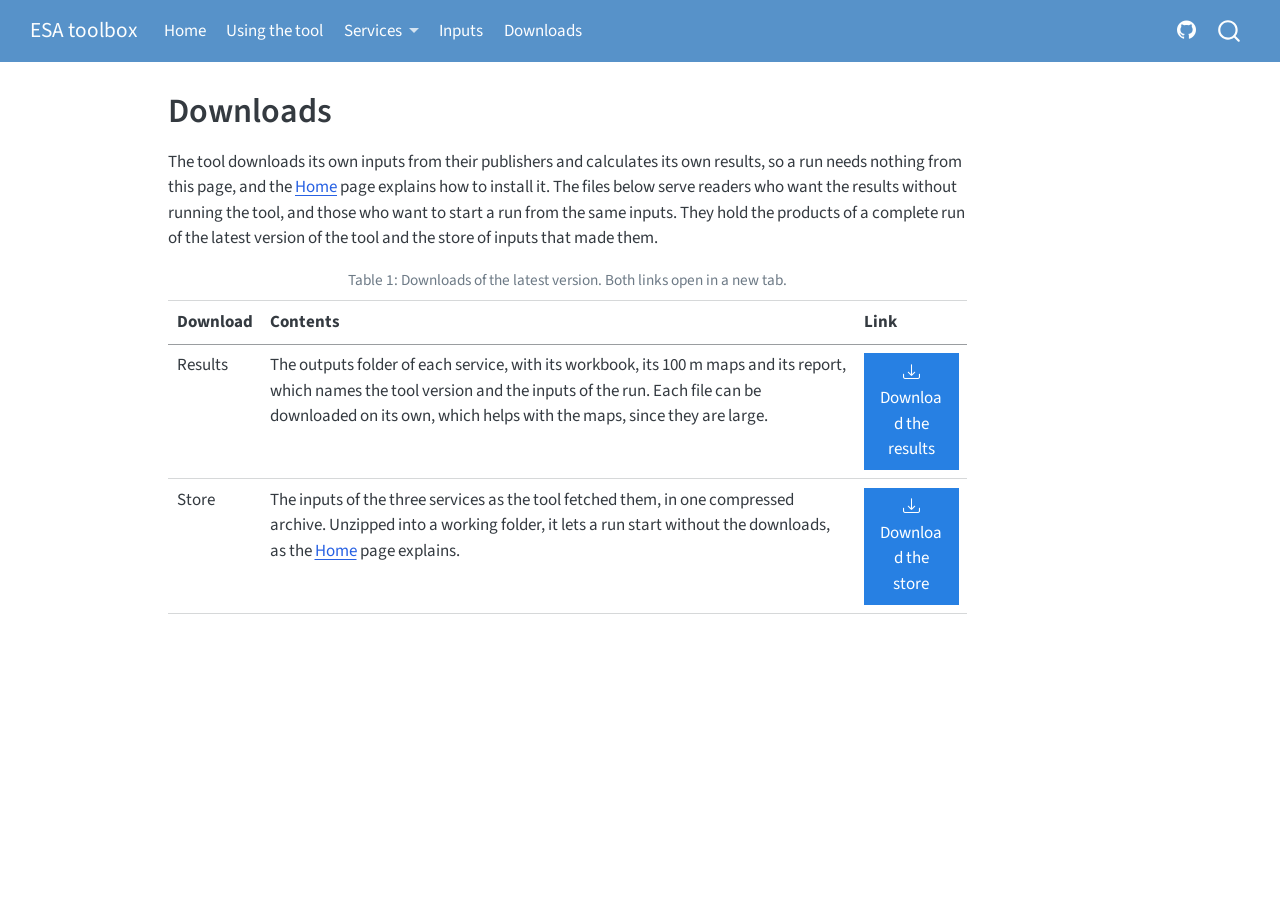
==== commit 3543e553: "Downloads: results and store links in one table, installation only on the Home page The Home page ga" ====
--- a/docs/site/downloads.html
+++ b/docs/site/downloads.html
@@ -25,41 +25,6 @@
   width: 0.8em;
   margin: 0 0.8em 0.2em -1em; /* quarto-specific, see https://github.com/quarto-dev/quarto-cli/issues/4556 */ 
   vertical-align: middle;
-}
-/* CSS for syntax highlighting */
-html { -webkit-text-size-adjust: 100%; }
-pre > code.sourceCode { white-space: pre; position: relative; }
-pre > code.sourceCode > span { display: inline-block; line-height: 1.25; }
-pre > code.sourceCode > span:empty { height: 1.2em; }
-.sourceCode { overflow: visible; }
-code.sourceCode > span { color: inherit; text-decoration: inherit; }
-div.sourceCode { margin: 1em 0; }
-pre.sourceCode { margin: 0; }
-@media screen {
-div.sourceCode { overflow: auto; }
-}
-@media print {
-pre > code.sourceCode { white-space: pre-wrap; }
-pre > code.sourceCode > span { text-indent: -5em; padding-left: 5em; }
-}
-pre.numberSource code
-  { counter-reset: source-line 0; }
-pre.numberSource code > span
-  { position: relative; left: -4em; counter-increment: source-line; }
-pre.numberSource code > span > a:first-child::before
-  { content: counter(source-line);
-    position: relative; left: -1em; text-align: right; vertical-align: baseline;
-    border: none; display: inline-block;
-    -webkit-touch-callout: none; -webkit-user-select: none;
-    -khtml-user-select: none; -moz-user-select: none;
-    -ms-user-select: none; user-select: none;
-    padding: 0 4px; width: 4em;
-  }
-pre.numberSource { margin-left: 3em;  padding-left: 4px; }
-div.sourceCode
-  {   }
-@media screen {
-pre > code.sourceCode > span > a:first-child::before { text-decoration: underline; }
 }
 </style>
 
@@ -207,57 +172,36 @@
 </header>
 
 
-<p>The tool installs from its repository with uv, which also installs the right version of Python:</p>
-<div class="code-copy-outer-scaffold"><div class="sourceCode" id="cb1"><pre class="sourceCode bash code-with-copy"><code class="sourceCode bash"><span id="cb1-1"><a href="#cb1-1" aria-hidden="true" tabindex="-1"></a><span class="ex">uv</span> tool install git+https://github.com/renatovargas/esa-toolbox@v0.2.0</span></code></pre></div><button title="Copy to Clipboard" class="code-copy-button"><i class="bi"></i></button></div>
-<p>Each tagged release also carries a wheel, for machines that install from a file:</p>
-<div id="tbl-releases" class="quarto-float quarto-figure quarto-figure-center anchored">
+<p>The tool downloads its own inputs from their publishers and calculates its own results, so a run needs nothing from this page, and the <a href="../index.html">Home</a> page explains how to install it. The files below serve readers who want the results without running the tool, and those who want to start a run from the same inputs. They hold the products of a complete run of the latest version of the tool and the store of inputs that made them.</p>
+<div id="tbl-downloads" class="quarto-float quarto-figure quarto-figure-center anchored">
 <figure class="quarto-float quarto-float-tbl figure">
-<figcaption class="quarto-float-caption-top quarto-float-caption quarto-float-tbl" id="tbl-releases-caption-0ceaefa1-69ba-4598-a22c-09a6ac19f8ca">
-Table&nbsp;1: Releases.
+<figcaption class="quarto-float-caption-top quarto-float-caption quarto-float-tbl" id="tbl-downloads-caption-0ceaefa1-69ba-4598-a22c-09a6ac19f8ca">
+Table&nbsp;1: Downloads of the latest version. Both links open in a new tab.
 </figcaption>
-<div aria-describedby="tbl-releases-caption-0ceaefa1-69ba-4598-a22c-09a6ac19f8ca">
+<div aria-describedby="tbl-downloads-caption-0ceaefa1-69ba-4598-a22c-09a6ac19f8ca">
 <table class="caption-top table">
-<colgroup>
-<col style="width: 21%">
-<col style="width: 21%">
-<col style="width: 21%">
-<col style="width: 35%">
-</colgroup>
 <thead>
 <tr class="header">
-<th style="text-align: left;">Version</th>
-<th style="text-align: left;">Date</th>
-<th style="text-align: left;">Wheel</th>
-<th style="text-align: left;">Notes</th>
+<th style="text-align: left;">Download</th>
+<th style="text-align: left;">Contents</th>
+<th style="text-align: left;">Link</th>
 </tr>
 </thead>
 <tbody>
 <tr class="odd">
-<td style="text-align: left;">0.2.0</td>
-<td style="text-align: left;">2026-11-16</td>
-<td style="text-align: left;"><code>esa_toolbox-0.2.0-py3-none-any.whl</code></td>
-<td style="text-align: left;">Revision of the pollination method, with the dependency ratios of Siopa et al.&nbsp;(2024) and the bumblebee model projected to each reporting year</td>
+<td style="text-align: left;">Results</td>
+<td style="text-align: left;">The outputs folder of each service, with its workbook, its 100 m maps and its report, which names the tool version and the inputs of the run. Each file can be downloaded on its own, which helps with the maps, since they are large.</td>
+<td style="text-align: left;"><a href="https://www.dropbox.com/scl/fo/lte2qpmg4vty43l430nxv/AFIbiyPqZzoKQhmzn_YNSuE?rlkey=hkf3cqpbxyhcqhuwzozat174z&amp;st=sfwi7168&amp;dl=0" class="btn btn-primary" target="_blank" rel="noopener"><i class="bi bi-download"></i> Download the results</a></td>
+</tr>
+<tr class="even">
+<td style="text-align: left;">Store</td>
+<td style="text-align: left;">The inputs of the three services as the tool fetched them, in one compressed archive. Unzipped into a working folder, it lets a run start without the downloads, as the <a href="../index.html#working-folder">Home</a> page explains.</td>
+<td style="text-align: left;"><a href="https://www.dropbox.com/scl/fi/1ap04u6w2wxdh5bqp7jcp/store.zip?rlkey=45xlo4fehvu9cjjg3j5sclnwv&amp;st=k7kw1isg&amp;dl=0" class="btn btn-primary" target="_blank" rel="noopener"><i class="bi bi-download"></i> Download the store</a></td>
 </tr>
 </tbody>
 </table>
 </div>
 </figure>
-</div>
-<div class="code-copy-outer-scaffold"><div class="sourceCode" id="cb2"><pre class="sourceCode bash code-with-copy"><code class="sourceCode bash"><span id="cb2-1"><a href="#cb2-1" aria-hidden="true" tabindex="-1"></a><span class="ex">uv</span> tool install ./esa_toolbox-0.2.0-py3-none-any.whl</span></code></pre></div><button title="Copy to Clipboard" class="code-copy-button"><i class="bi"></i></button></div>
-<p>The results themselves, the workbooks, maps and reports, are not downloads of the tool. Each run writes them to its own outputs folder, and the report of a run names the tool version that made it. However, the results of a complete run of the latest version can be downloaded below.</p>
-<div class="callout callout-style-simple callout-note no-icon callout-titled">
-<div class="callout-header d-flex align-content-center">
-<div class="callout-icon-container">
-<i class="callout-icon no-icon"></i>
-</div>
-<div class="callout-title-container flex-fill">
-<span class="screen-reader-only">Note</span>Results of the latest version
-</div>
-</div>
-<div class="callout-body-container callout-body">
-<p>The shared folder holds the outputs folder of each service, with its workbook, its 100 m maps and its report, which names the tool version and the inputs of the run. The folder opens in a new tab, and each file in it can be downloaded on its own, which helps with the maps, since they are large.</p>
-<p><a href="https://www.dropbox.com/scl/fo/lte2qpmg4vty43l430nxv/AFIbiyPqZzoKQhmzn_YNSuE?rlkey=hkf3cqpbxyhcqhuwzozat174z&amp;st=sfwi7168&amp;dl=0" class="btn btn-primary" target="_blank" rel="noopener"><i class="bi bi-download"></i> Download the results</a></p>
-</div>
 </div>
 
 
